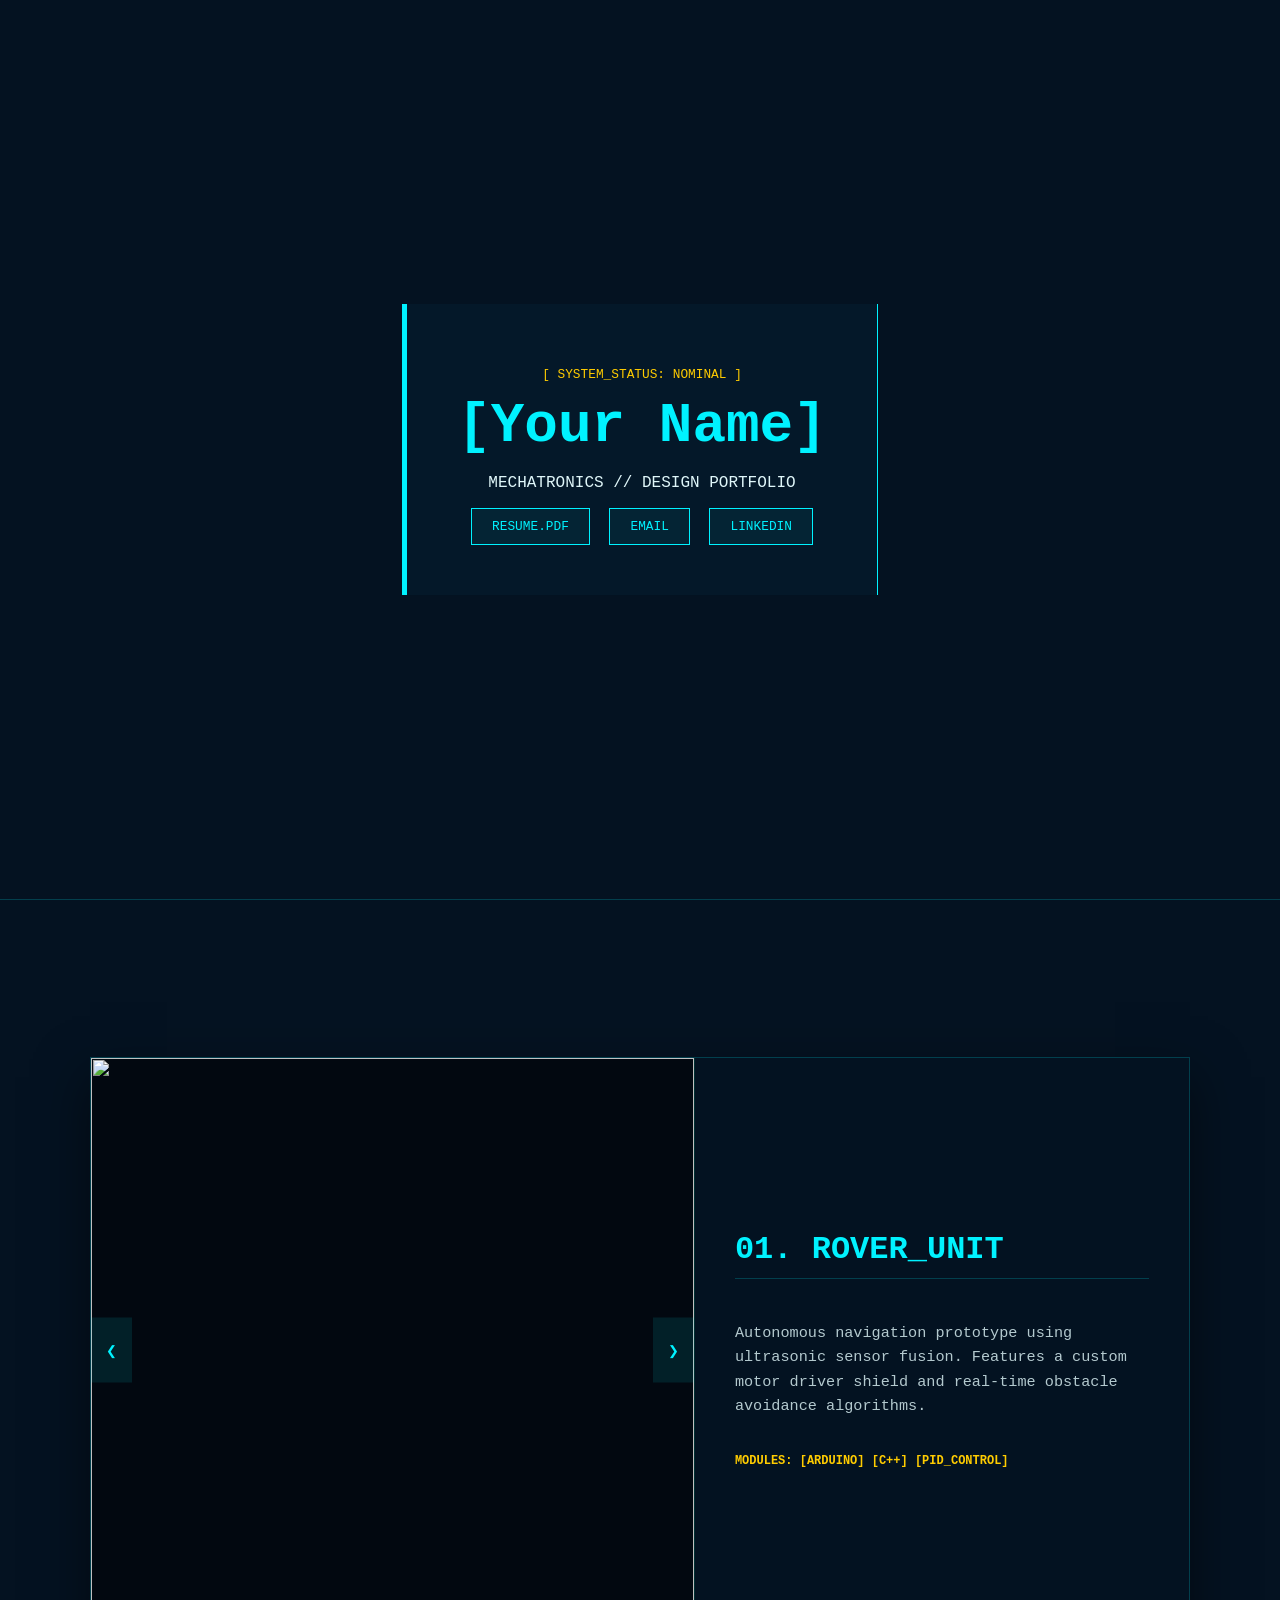
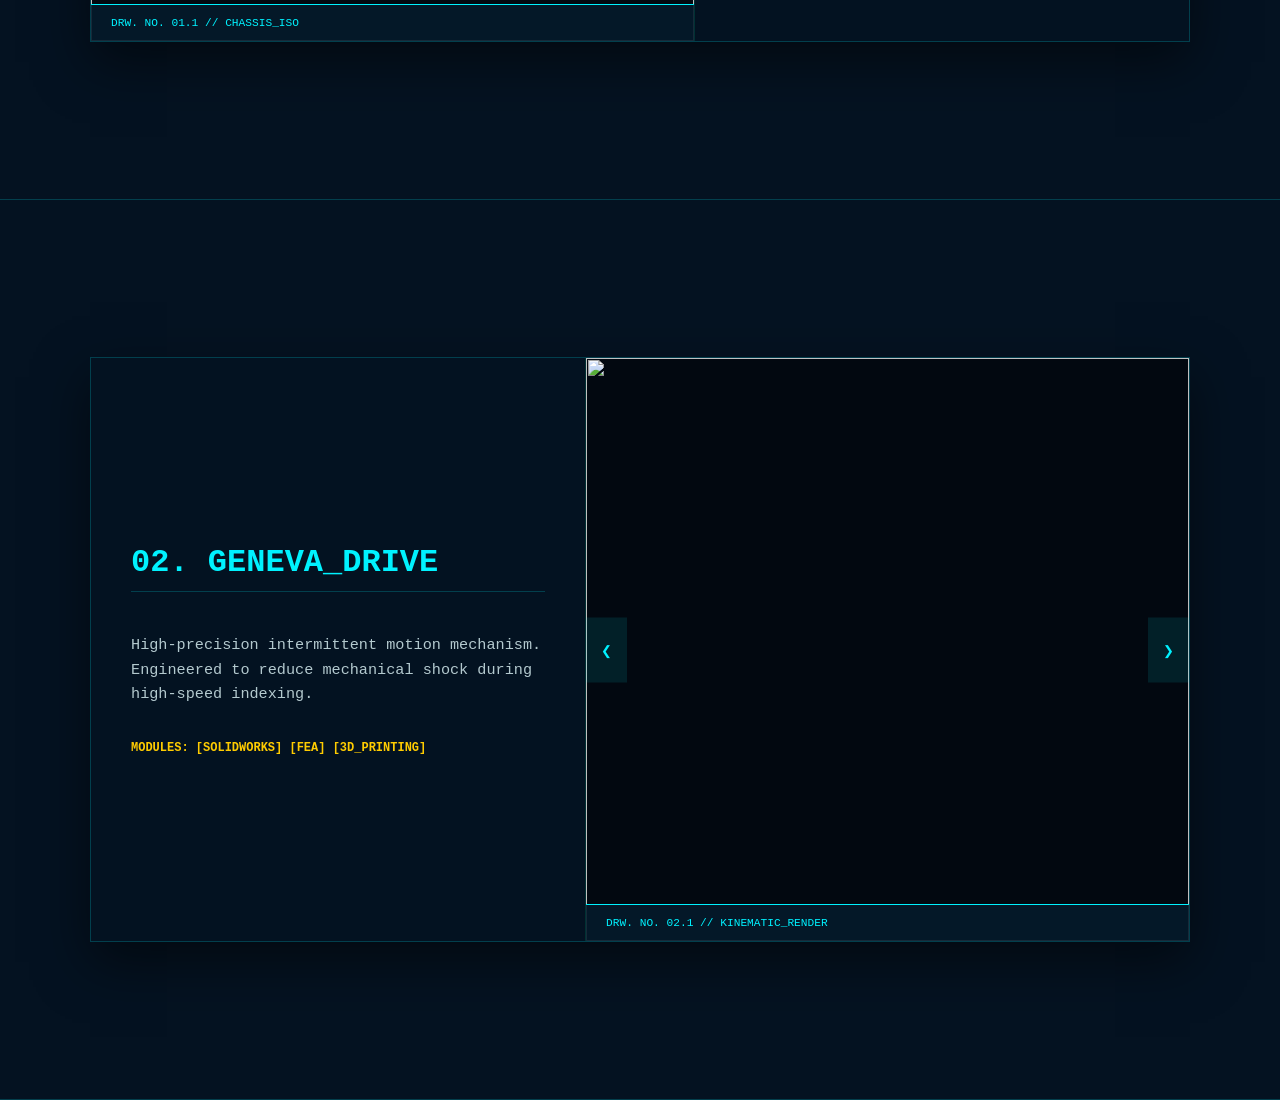
==== index.html @ 4e1851e1 "new site!!!" ====
<!DOCTYPE html>
<html lang="en">
<head>
    <meta charset="UTF-8">
    <meta name="viewport" content="width=device-width, initial-scale=1.0">
    <title>Mechatronics Portfolio | Advanced Blueprint</title>
    
    <style>
        :root {
            --bg-dark: #041221;
            --grid-major: rgba(0, 242, 255, 0.2);
            --grid-minor: rgba(0, 242, 255, 0.05);
            --accent-cyan: #00f2ff;
            --accent-gold: #ffcc00;
            --text-main: #e0f7fa;
            --font-mono: 'Courier New', monospace;
            --transition-speed: 0.5s;
        }

        * { box-sizing: border-box; }

        body, html {
            margin: 0; padding: 0;
            background-color: var(--bg-dark);
            color: var(--text-main);
            font-family: var(--font-mono);
            scroll-snap-type: y mandatory;
            overflow-x: hidden;
        }

        /* --- DYNAMIC BACKGROUND --- */
        .background-engine {
            position: fixed;
            top: 0; left: 0; width: 100%; height: 100%;
            z-index: -1;
            background: radial-gradient(circle at center, #0a2a47 0%, var(--bg-dark) 80%);
        }

        .background-engine::before {
            content: "";
            position: absolute;
            top: 0; left: 0; width: 100%; height: 100%;
            background-image: 
                linear-gradient(var(--grid-major) 1px, transparent 1px),
                linear-gradient(90deg, var(--grid-major) 1px, transparent 1px),
                linear-gradient(var(--grid-minor) 1px, transparent 1px),
                linear-gradient(90deg, var(--grid-minor) 1px, transparent 1px);
            background-size: 100px 100px, 100px 100px, 20px 20px, 20px 20px;
        }

        section {
            height: 100vh;
            width: 100vw;
            display: flex;
            align-items: center;
            justify-content: center;
            scroll-snap-align: start;
            border-bottom: 1px solid var(--grid-major);
        }

        /* --- HERO --- */
        .hero-box {
            background: rgba(5, 26, 43, 0.9);
            padding: 50px;
            border-left: 5px solid var(--accent-cyan);
            border-right: 1px solid var(--accent-cyan);
            text-align: center;
            max-width: 800px;
            backdrop-filter: blur(5px);
        }

        .hero-box h1 { font-size: 3.5rem; margin: 0; color: var(--accent-cyan); }

        .btn {
            text-decoration: none;
            color: var(--accent-cyan);
            border: 1px solid var(--accent-cyan);
            padding: 10px 20px;
            font-size: 0.8rem;
            background: rgba(0, 242, 255, 0.05);
            transition: 0.3s;
            margin: 0 5px;
            display: inline-block;
        }

        .btn:hover { background: var(--accent-cyan); color: var(--bg-dark); box-shadow: 0 0 15px var(--accent-cyan); }

        /* --- ANIMATED CAROUSEL --- */
        .project-grid {
            display: flex;
            width: 90%;
            max-width: 1100px;
            height: 65vh;
            background: rgba(4, 18, 33, 0.95);
            border: 1px solid var(--grid-major);
            box-shadow: 0 20px 50px rgba(0,0,0,0.5);
            overflow: hidden;
        }

        .carousel-view {
            flex: 0 0 55%;
            height: 100%;
            position: relative;
            background: #000;
            border-right: 1px solid var(--grid-major);
            overflow: hidden; /* Hide the slides that are out of bounds */
        }

        .slide-container {
            display: flex;
            width: 100%;
            height: 100%;
            transition: transform var(--transition-speed) cubic-bezier(0.4, 0, 0.2, 1);
        }

        .slide {
            flex: 0 0 100%;
            height: 100%;
            position: relative;
        }

        .slide img {
            width: 100%;
            height: 100%;
            object-fit: contain;
            background-color: #020810;
        }

        .caption {
            position: absolute;
            bottom: 0;
            left: 0;
            width: 100%;
            background: rgba(5, 26, 43, 0.9);
            color: var(--accent-cyan);
            padding: 12px 20px;
            font-size: 0.7rem;
            border-top: 1px solid var(--accent-cyan);
            text-transform: uppercase;
        }

        .nav-arrow {
            position: absolute;
            top: 50%;
            transform: translateY(-50%);
            background: rgba(0, 242, 255, 0.1);
            color: var(--accent-cyan);
            border: none;
            padding: 25px 15px;
            cursor: pointer;
            z-index: 10;
            transition: 0.3s;
        }
        .nav-arrow:hover { background: rgba(0, 242, 255, 0.3); }

        .info-panel {
            flex: 0 0 45%;
            padding: 40px;
            display: flex;
            flex-direction: column;
            justify-content: center;
        }

        .info-panel h2 { font-size: 2rem; color: var(--accent-cyan); margin-top: 0; border-bottom: 1px solid var(--grid-major); padding-bottom: 10px;}
        .info-panel p { line-height: 1.6; font-size: 0.95rem; opacity: 0.8; }
        .tech-stack { margin-top: 20px; font-size: 0.75rem; color: var(--accent-gold); font-weight: bold; }

        section:nth-child(even) .project-grid { flex-direction: row-reverse; }
        section:nth-child(even) .carousel-view { border-right: none; border-left: 1px solid var(--grid-major); }

        @media (max-width: 850px) {
            .project-grid { flex-direction: column !important; height: auto; }
            .carousel-view, .info-panel { flex: 0 0 100%; }
            .carousel-view { height: 350px; }
        }
    </style>
</head>
<body>

    <div class="background-engine"></div>

    <section>
        <div class="hero-box">
            <p style="color: var(--accent-gold); font-size: 0.8rem;">[ SYSTEM_STATUS: NOMINAL ]</p>
            <h1>[Your Name]</h1>
            <p>MECHATRONICS // DESIGN PORTFOLIO</p>
            <div class="contact-bar">
                <a href="images/resume.pdf" class="btn" target="_blank">RESUME.PDF</a>
                <a href="mailto:email@example.com" class="btn">EMAIL</a>
                <a href="https://linkedin.com" class="btn" target="_blank">LINKEDIN</a>
            </div>
        </div>
    </section>

    <section id="p1">
        <div class="project-grid">
            <div class="carousel-view">
                <button class="nav-arrow" style="left:0" onclick="moveSlideAnim('p1', -1)">&#10094;</button>
                <button class="nav-arrow" style="right:0" onclick="moveSlideAnim('p1', 1)">&#10095;</button>
                
                <div class="slide-container" id="container-p1">
                    <div class="slide">
                        <img src="images/robot1.jpg">
                        <div class="caption">DRW. No. 01.1 // CHASSIS_ISO</div>
                    </div>
                    <div class="slide">
                        <img src="images/robot2.jpg">
                        <div class="caption">DRW. No. 01.2 // TOP_VIEW_SCHEMATIC</div>
                    </div>
                    <div class="slide">
                        <img src="images/robot3.jpg">
                        <div class="caption">DRW. No. 01.3 // WIRING_HARNESS</div>
                    </div>
                </div>
            </div>
            <div class="info-panel">
                <h2>01. ROVER_UNIT</h2>
                <p>Autonomous navigation prototype using ultrasonic sensor fusion. Features a custom motor driver shield and real-time obstacle avoidance algorithms.</p>
                <div class="tech-stack">MODULES: [ARDUINO] [C++] [PID_CONTROL]</div>
            </div>
        </div>
    </section>

    <section id="p2">
        <div class="project-grid">
            <div class="carousel-view">
                <button class="nav-arrow" style="left:0" onclick="moveSlideAnim('p2', -1)">&#10094;</button>
                <button class="nav-arrow" style="right:0" onclick="moveSlideAnim('p2', 1)">&#10095;</button>
                
                <div class="slide-container" id="container-p2">
                    <div class="slide">
                        <img src="images/robot1.jpg">
                        <div class="caption">DRW. No. 02.1 // KINEMATIC_RENDER</div>
                    </div>
                    <div class="slide">
                        <img src="images/robot2.jpg">
                        <div class="caption">DRW. No. 02.2 // TOLERANCE_GRAPH</div>
                    </div>
                    <div class="slide">
                        <img src="images/robot3.jpg">
                        <div class="caption">DRW. No. 02.3 // STRESS_ANALYSIS</div>
                    </div>
                </div>
            </div>
            <div class="info-panel">
                <h2>02. GENEVA_DRIVE</h2>
                <p>High-precision intermittent motion mechanism. Engineered to reduce mechanical shock during high-speed indexing.</p>
                <div class="tech-stack">MODULES: [SOLIDWORKS] [FEA] [3D_PRINTING]</div>
            </div>
        </div>
    </section>

    <script>
        // Track indices for each project
        const projectStates = {
            p1: 0,
            p2: 0
        };

        function moveSlideAnim(projectId, dir) {
            const container = document.getElementById(`container-${projectId}`);
            const totalSlides = container.children.length;
            
            // Update the index
            projectStates[projectId] += dir;
            
            // Loop logic
            if (projectStates[projectId] >= totalSlides) projectStates[projectId] = 0;
            if (projectStates[projectId] < 0) projectStates[projectId] = totalSlides - 1;
            
            // Calculate the percentage to shift
            const offset = projectStates[projectId] * -100;
            
            // Apply the CSS Transform
            container.style.transform = `translateX(${offset}%)`;
        }
    </script>
</body>
</html>
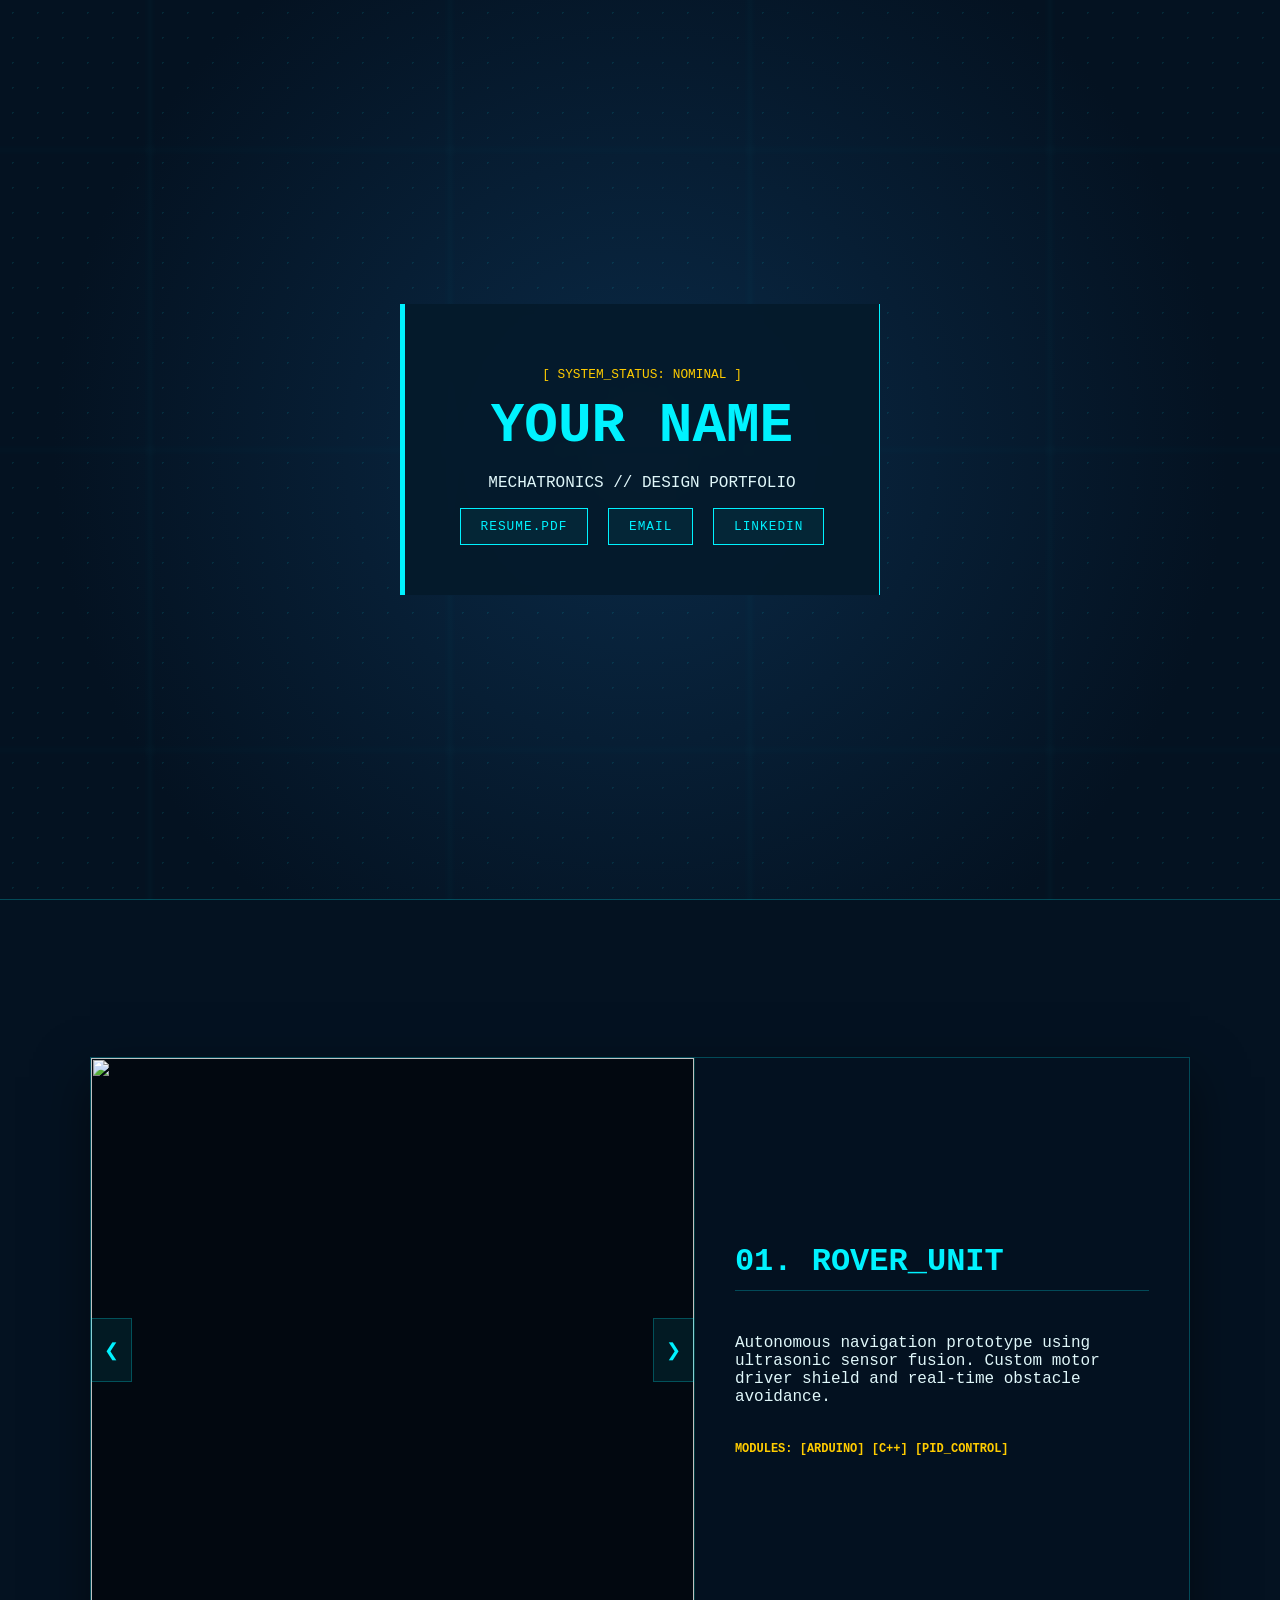
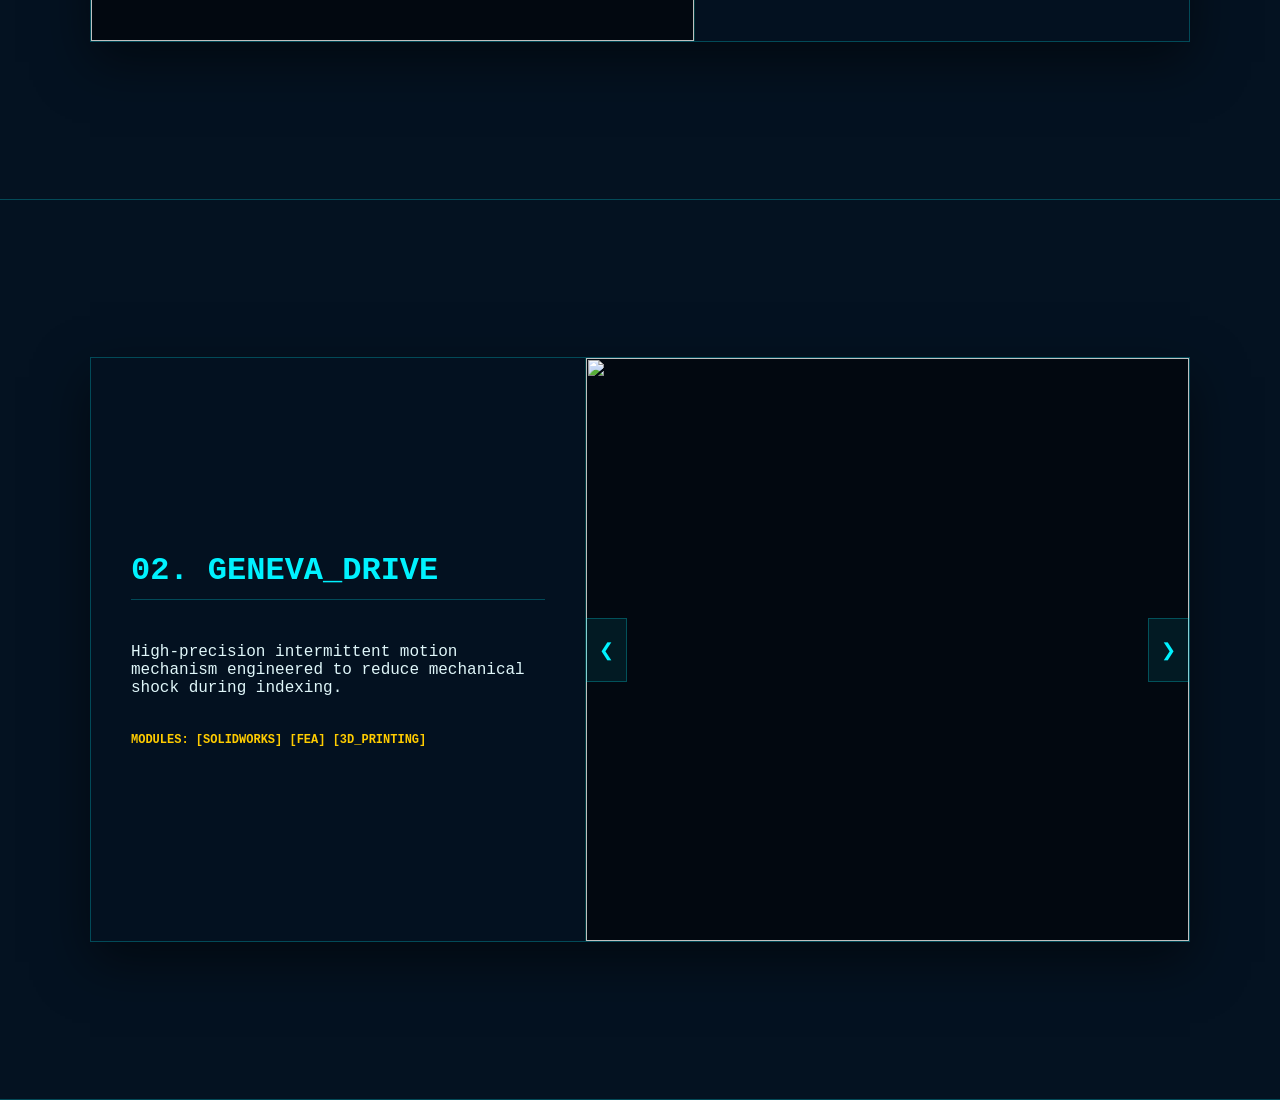
==== commit 8ffe8be1: "new one" ====
--- a/index.html
+++ b/index.html
@@ -1,279 +1,373 @@
 <!DOCTYPE html>
 <html lang="en">
 <head>
-    <meta charset="UTF-8">
-    <meta name="viewport" content="width=device-width, initial-scale=1.0">
-    <title>Mechatronics Portfolio | Advanced Blueprint</title>
-    
-    <style>
-        :root {
-            --bg-dark: #041221;
-            --grid-major: rgba(0, 242, 255, 0.2);
-            --grid-minor: rgba(0, 242, 255, 0.05);
-            --accent-cyan: #00f2ff;
-            --accent-gold: #ffcc00;
-            --text-main: #e0f7fa;
-            --font-mono: 'Courier New', monospace;
-            --transition-speed: 0.5s;
-        }
-
-        * { box-sizing: border-box; }
-
-        body, html {
-            margin: 0; padding: 0;
-            background-color: var(--bg-dark);
-            color: var(--text-main);
-            font-family: var(--font-mono);
-            scroll-snap-type: y mandatory;
-            overflow-x: hidden;
-        }
-
-        /* --- DYNAMIC BACKGROUND --- */
-        .background-engine {
-            position: fixed;
-            top: 0; left: 0; width: 100%; height: 100%;
-            z-index: -1;
-            background: radial-gradient(circle at center, #0a2a47 0%, var(--bg-dark) 80%);
-        }
-
-        .background-engine::before {
-            content: "";
-            position: absolute;
-            top: 0; left: 0; width: 100%; height: 100%;
-            background-image: 
-                linear-gradient(var(--grid-major) 1px, transparent 1px),
-                linear-gradient(90deg, var(--grid-major) 1px, transparent 1px),
-                linear-gradient(var(--grid-minor) 1px, transparent 1px),
-                linear-gradient(90deg, var(--grid-minor) 1px, transparent 1px);
-            background-size: 100px 100px, 100px 100px, 20px 20px, 20px 20px;
-        }
-
-        section {
-            height: 100vh;
-            width: 100vw;
-            display: flex;
-            align-items: center;
-            justify-content: center;
-            scroll-snap-align: start;
-            border-bottom: 1px solid var(--grid-major);
-        }
-
-        /* --- HERO --- */
-        .hero-box {
-            background: rgba(5, 26, 43, 0.9);
-            padding: 50px;
-            border-left: 5px solid var(--accent-cyan);
-            border-right: 1px solid var(--accent-cyan);
-            text-align: center;
-            max-width: 800px;
-            backdrop-filter: blur(5px);
-        }
-
-        .hero-box h1 { font-size: 3.5rem; margin: 0; color: var(--accent-cyan); }
-
-        .btn {
-            text-decoration: none;
-            color: var(--accent-cyan);
-            border: 1px solid var(--accent-cyan);
-            padding: 10px 20px;
-            font-size: 0.8rem;
-            background: rgba(0, 242, 255, 0.05);
-            transition: 0.3s;
-            margin: 0 5px;
-            display: inline-block;
-        }
-
-        .btn:hover { background: var(--accent-cyan); color: var(--bg-dark); box-shadow: 0 0 15px var(--accent-cyan); }
-
-        /* --- ANIMATED CAROUSEL --- */
-        .project-grid {
-            display: flex;
-            width: 90%;
-            max-width: 1100px;
-            height: 65vh;
-            background: rgba(4, 18, 33, 0.95);
-            border: 1px solid var(--grid-major);
-            box-shadow: 0 20px 50px rgba(0,0,0,0.5);
-            overflow: hidden;
-        }
-
-        .carousel-view {
-            flex: 0 0 55%;
-            height: 100%;
-            position: relative;
-            background: #000;
-            border-right: 1px solid var(--grid-major);
-            overflow: hidden; /* Hide the slides that are out of bounds */
-        }
-
-        .slide-container {
-            display: flex;
-            width: 100%;
-            height: 100%;
-            transition: transform var(--transition-speed) cubic-bezier(0.4, 0, 0.2, 1);
-        }
-
-        .slide {
-            flex: 0 0 100%;
-            height: 100%;
-            position: relative;
-        }
-
-        .slide img {
-            width: 100%;
-            height: 100%;
-            object-fit: contain;
-            background-color: #020810;
-        }
-
-        .caption {
-            position: absolute;
-            bottom: 0;
-            left: 0;
-            width: 100%;
-            background: rgba(5, 26, 43, 0.9);
-            color: var(--accent-cyan);
-            padding: 12px 20px;
-            font-size: 0.7rem;
-            border-top: 1px solid var(--accent-cyan);
-            text-transform: uppercase;
-        }
-
-        .nav-arrow {
-            position: absolute;
-            top: 50%;
-            transform: translateY(-50%);
-            background: rgba(0, 242, 255, 0.1);
-            color: var(--accent-cyan);
-            border: none;
-            padding: 25px 15px;
-            cursor: pointer;
-            z-index: 10;
-            transition: 0.3s;
-        }
-        .nav-arrow:hover { background: rgba(0, 242, 255, 0.3); }
-
-        .info-panel {
-            flex: 0 0 45%;
-            padding: 40px;
-            display: flex;
-            flex-direction: column;
-            justify-content: center;
-        }
-
-        .info-panel h2 { font-size: 2rem; color: var(--accent-cyan); margin-top: 0; border-bottom: 1px solid var(--grid-major); padding-bottom: 10px;}
-        .info-panel p { line-height: 1.6; font-size: 0.95rem; opacity: 0.8; }
-        .tech-stack { margin-top: 20px; font-size: 0.75rem; color: var(--accent-gold); font-weight: bold; }
-
-        section:nth-child(even) .project-grid { flex-direction: row-reverse; }
-        section:nth-child(even) .carousel-view { border-right: none; border-left: 1px solid var(--grid-major); }
-
-        @media (max-width: 850px) {
-            .project-grid { flex-direction: column !important; height: auto; }
-            .carousel-view, .info-panel { flex: 0 0 100%; }
-            .carousel-view { height: 350px; }
-        }
-    </style>
+<meta charset="UTF-8">
+<meta name="viewport" content="width=device-width, initial-scale=1.0">
+<title>JAMES SMITH</title>
+
+<style>
+:root {
+    --bg-dark: #041221;
+    --grid-major: rgba(0, 242, 255, 0.25);
+    --accent-cyan: #00f2ff;
+    --accent-gold: #ffcc00;
+    --text-main: #e0f7fa;
+    --font-mono: 'Courier New', monospace;
+    --transition-speed: 0.5s;
+}
+
+* { box-sizing: border-box; }
+
+html {
+    scroll-behavior: smooth;
+}
+
+body {
+    margin: 0;
+    background-color: var(--bg-dark);
+    color: var(--text-main);
+    font-family: var(--font-mono);
+    scroll-snap-type: y mandatory;
+    overflow-x: hidden;
+}
+
+/* ============================= */
+/* SCHEMATIC BACKGROUND */
+/* ============================= */
+
+.background-engine {
+    position: fixed;
+    top: 0;
+    left: 0;
+    width: 100%;
+    height: 100%;
+    z-index: -1;
+    background: radial-gradient(circle at center, #0a2a47 0%, var(--bg-dark) 75%);
+    overflow: hidden;
+}
+
+/* Dot grid */
+.background-engine::before {
+    content: "";
+    position: absolute;
+    width: 100%;
+    height: 100%;
+    background-image: radial-gradient(var(--grid-major) 1px, transparent 1px);
+    background-size: 25px 25px;
+    opacity: 0.4;
+}
+
+/* Moving trace lines */
+.background-engine::after {
+    content: "";
+    position: absolute;
+    width: 200%;
+    height: 200%;
+    background-image:
+        linear-gradient(90deg, transparent 48%, rgba(0,242,255,0.08) 50%, transparent 52%),
+        linear-gradient(0deg, transparent 48%, rgba(0,242,255,0.05) 50%, transparent 52%);
+    background-size: 300px 300px;
+    animation: traceMove 60s linear infinite;
+    opacity: 0.25;
+}
+
+@keyframes traceMove {
+    from { transform: translate(0,0); }
+    to { transform: translate(-300px,-300px); }
+}
+
+/* ============================= */
+/* SECTIONS */
+/* ============================= */
+
+section {
+    height: 100vh;
+    width: 100vw;
+    display: flex;
+    align-items: center;
+    justify-content: center;
+    scroll-snap-align: start;
+    border-bottom: 1px solid var(--grid-major);
+}
+
+/* ============================= */
+/* HERO */
+/* ============================= */
+
+.hero-box {
+    background: rgba(5, 26, 43, 0.9);
+    padding: 50px;
+    border-left: 5px solid var(--accent-cyan);
+    border-right: 1px solid var(--accent-cyan);
+    text-align: center;
+    max-width: 800px;
+    backdrop-filter: blur(5px);
+    transition: 0.4s ease;
+}
+
+.hero-box:hover {
+    box-shadow: 0 0 40px rgba(0,242,255,0.2);
+}
+
+.hero-box h1 {
+    font-size: 3.5rem;
+    margin: 0;
+    color: var(--accent-cyan);
+}
+
+/* Buttons */
+.btn {
+    text-decoration: none;
+    color: var(--accent-cyan);
+    border: 1px solid var(--accent-cyan);
+    padding: 10px 20px;
+    font-size: 0.8rem;
+    background: rgba(0, 242, 255, 0.05);
+    transition: all 0.3s ease;
+    margin: 0 5px;
+    display: inline-block;
+    letter-spacing: 1px;
+}
+
+.btn:hover {
+    background: var(--accent-cyan);
+    color: var(--bg-dark);
+    box-shadow: 0 0 20px var(--accent-cyan);
+    transform: translateY(-2px);
+}
+
+/* ============================= */
+/* PROJECT CARD */
+/* ============================= */
+
+.project-grid {
+    display: flex;
+    width: 90%;
+    max-width: 1100px;
+    height: 65vh;
+    background: rgba(4, 18, 33, 0.95);
+    border: 1px solid var(--grid-major);
+    box-shadow: 0 20px 50px rgba(0,0,0,0.5);
+    overflow: hidden;
+    transition: all 0.4s ease;
+    position: relative;
+}
+
+.project-grid:hover {
+    transform: translateY(-8px) scale(1.01);
+    box-shadow: 
+        0 30px 60px rgba(0,0,0,0.6),
+        0 0 25px rgba(0,242,255,0.25);
+    border-color: var(--accent-cyan);
+}
+
+.project-grid::after {
+    content: "";
+    position: absolute;
+    top: 0;
+    left: 0;
+    height: 3px;
+    width: 0%;
+    background: var(--accent-cyan);
+    transition: width 0.4s ease;
+}
+
+.project-grid:hover::after {
+    width: 100%;
+}
+
+.carousel-view {
+    flex: 0 0 55%;
+    height: 100%;
+    position: relative;
+    background: #000;
+    border-right: 1px solid var(--grid-major);
+    overflow: hidden;
+}
+
+.slide-container {
+    display: flex;
+    width: 100%;
+    height: 100%;
+    transition: transform var(--transition-speed) cubic-bezier(0.4, 0, 0.2, 1);
+}
+
+.slide {
+    flex: 0 0 100%;
+    height: 100%;
+}
+
+.slide img {
+    width: 100%;
+    height: 100%;
+    object-fit: contain;
+    background-color: #020810;
+}
+
+.caption {
+    position: absolute;
+    bottom: 0;
+    width: 100%;
+    background: rgba(5, 26, 43, 0.9);
+    color: var(--accent-cyan);
+    padding: 12px 20px;
+    font-size: 0.7rem;
+    border-top: 1px solid var(--accent-cyan);
+    text-transform: uppercase;
+}
+
+/* Arrows */
+.nav-arrow {
+    position: absolute;
+    top: 50%;
+    transform: translateY(-50%);
+    background: rgba(0, 242, 255, 0.08);
+    color: var(--accent-cyan);
+    border: 1px solid var(--grid-major);
+    padding: 20px 12px;
+    cursor: pointer;
+    z-index: 10;
+    transition: all 0.3s ease;
+    font-size: 18px;
+}
+
+.nav-arrow:hover {
+    background: var(--accent-cyan);
+    color: var(--bg-dark);
+    box-shadow: 0 0 15px var(--accent-cyan);
+}
+
+/* Info panel */
+.info-panel {
+    flex: 0 0 45%;
+    padding: 40px;
+    display: flex;
+    flex-direction: column;
+    justify-content: center;
+}
+
+.info-panel h2 {
+    font-size: 2rem;
+    color: var(--accent-cyan);
+    margin-top: 0;
+    border-bottom: 1px solid var(--grid-major);
+    padding-bottom: 10px;
+    transition: 0.4s ease;
+}
+
+.project-grid:hover .info-panel h2 {
+    color: var(--accent-gold);
+}
+
+.tech-stack {
+    margin-top: 20px;
+    font-size: 0.75rem;
+    color: var(--accent-gold);
+    font-weight: bold;
+    transition: 0.4s ease;
+}
+
+.project-grid:hover .tech-stack {
+    letter-spacing: 1px;
+}
+
+section:nth-child(even) .project-grid {
+    flex-direction: row-reverse;
+}
+
+section:nth-child(even) .carousel-view {
+    border-right: none;
+    border-left: 1px solid var(--grid-major);
+}
+
+/* Mobile */
+@media (max-width: 850px) {
+    .project-grid { flex-direction: column !important; height: auto; }
+    .carousel-view, .info-panel { flex: 0 0 100%; }
+    .carousel-view { height: 350px; }
+}
+
+</style>
 </head>
+
 <body>
 
-    <div class="background-engine"></div>
-
-    <section>
-        <div class="hero-box">
-            <p style="color: var(--accent-gold); font-size: 0.8rem;">[ SYSTEM_STATUS: NOMINAL ]</p>
-            <h1>[Your Name]</h1>
-            <p>MECHATRONICS // DESIGN PORTFOLIO</p>
-            <div class="contact-bar">
-                <a href="images/resume.pdf" class="btn" target="_blank">RESUME.PDF</a>
-                <a href="mailto:email@example.com" class="btn">EMAIL</a>
-                <a href="https://linkedin.com" class="btn" target="_blank">LINKEDIN</a>
-            </div>
+<div class="background-engine"></div>
+
+<!-- HERO -->
+<section>
+    <div class="hero-box">
+        <p style="color: var(--accent-gold); font-size: 0.8rem;">[ SYSTEM_STATUS: NOMINAL ]</p>
+        <h1>YOUR NAME</h1>
+        <p>MECHATRONICS // DESIGN PORTFOLIO</p>
+        <div>
+            <a href="images/resume.pdf" class="btn" target="_blank">RESUME.PDF</a>
+            <a href="mailto:email@example.com" class="btn">EMAIL</a>
+            <a href="https://linkedin.com" class="btn" target="_blank">LINKEDIN</a>
         </div>
-    </section>
-
-    <section id="p1">
-        <div class="project-grid">
-            <div class="carousel-view">
-                <button class="nav-arrow" style="left:0" onclick="moveSlideAnim('p1', -1)">&#10094;</button>
-                <button class="nav-arrow" style="right:0" onclick="moveSlideAnim('p1', 1)">&#10095;</button>
-                
-                <div class="slide-container" id="container-p1">
-                    <div class="slide">
-                        <img src="images/robot1.jpg">
-                        <div class="caption">DRW. No. 01.1 // CHASSIS_ISO</div>
-                    </div>
-                    <div class="slide">
-                        <img src="images/robot2.jpg">
-                        <div class="caption">DRW. No. 01.2 // TOP_VIEW_SCHEMATIC</div>
-                    </div>
-                    <div class="slide">
-                        <img src="images/robot3.jpg">
-                        <div class="caption">DRW. No. 01.3 // WIRING_HARNESS</div>
-                    </div>
-                </div>
-            </div>
-            <div class="info-panel">
-                <h2>01. ROVER_UNIT</h2>
-                <p>Autonomous navigation prototype using ultrasonic sensor fusion. Features a custom motor driver shield and real-time obstacle avoidance algorithms.</p>
-                <div class="tech-stack">MODULES: [ARDUINO] [C++] [PID_CONTROL]</div>
-            </div>
-        </div>
-    </section>
-
-    <section id="p2">
-        <div class="project-grid">
-            <div class="carousel-view">
-                <button class="nav-arrow" style="left:0" onclick="moveSlideAnim('p2', -1)">&#10094;</button>
-                <button class="nav-arrow" style="right:0" onclick="moveSlideAnim('p2', 1)">&#10095;</button>
-                
-                <div class="slide-container" id="container-p2">
-                    <div class="slide">
-                        <img src="images/robot1.jpg">
-                        <div class="caption">DRW. No. 02.1 // KINEMATIC_RENDER</div>
-                    </div>
-                    <div class="slide">
-                        <img src="images/robot2.jpg">
-                        <div class="caption">DRW. No. 02.2 // TOLERANCE_GRAPH</div>
-                    </div>
-                    <div class="slide">
-                        <img src="images/robot3.jpg">
-                        <div class="caption">DRW. No. 02.3 // STRESS_ANALYSIS</div>
-                    </div>
-                </div>
-            </div>
-            <div class="info-panel">
-                <h2>02. GENEVA_DRIVE</h2>
-                <p>High-precision intermittent motion mechanism. Engineered to reduce mechanical shock during high-speed indexing.</p>
-                <div class="tech-stack">MODULES: [SOLIDWORKS] [FEA] [3D_PRINTING]</div>
-            </div>
-        </div>
-    </section>
-
-    <script>
-        // Track indices for each project
-        const projectStates = {
-            p1: 0,
-            p2: 0
-        };
-
-        function moveSlideAnim(projectId, dir) {
-            const container = document.getElementById(`container-${projectId}`);
-            const totalSlides = container.children.length;
-            
-            // Update the index
-            projectStates[projectId] += dir;
-            
-            // Loop logic
-            if (projectStates[projectId] >= totalSlides) projectStates[projectId] = 0;
-            if (projectStates[projectId] < 0) projectStates[projectId] = totalSlides - 1;
-            
-            // Calculate the percentage to shift
-            const offset = projectStates[projectId] * -100;
-            
-            // Apply the CSS Transform
-            container.style.transform = `translateX(${offset}%)`;
-        }
-    </script>
+    </div>
+</section>
+
+<!-- PROJECT 1 -->
+<section id="p1">
+<div class="project-grid">
+<div class="carousel-view">
+<button class="nav-arrow" style="left:0" onclick="moveSlide('p1', -1)">&#10094;</button>
+<button class="nav-arrow" style="right:0" onclick="moveSlide('p1', 1)">&#10095;</button>
+
+<div class="slide-container" id="container-p1">
+<div class="slide"><img src="images/robot1.jpg"></div>
+<div class="slide"><img src="images/robot2.jpg"></div>
+<div class="slide"><img src="images/robot3.jpg"></div>
+</div>
+</div>
+
+<div class="info-panel">
+<h2>01. ROVER_UNIT</h2>
+<p>Autonomous navigation prototype using ultrasonic sensor fusion. Custom motor driver shield and real-time obstacle avoidance.</p>
+<div class="tech-stack">MODULES: [ARDUINO] [C++] [PID_CONTROL]</div>
+</div>
+</div>
+</section>
+
+<!-- PROJECT 2 -->
+<section id="p2">
+<div class="project-grid">
+<div class="carousel-view">
+<button class="nav-arrow" style="left:0" onclick="moveSlide('p2', -1)">&#10094;</button>
+<button class="nav-arrow" style="right:0" onclick="moveSlide('p2', 1)">&#10095;</button>
+
+<div class="slide-container" id="container-p2">
+<div class="slide"><img src="images/robot1.jpg"></div>
+<div class="slide"><img src="images/robot2.jpg"></div>
+<div class="slide"><img src="images/robot3.jpg"></div>
+</div>
+</div>
+
+<div class="info-panel">
+<h2>02. GENEVA_DRIVE</h2>
+<p>High-precision intermittent motion mechanism engineered to reduce mechanical shock during indexing.</p>
+<div class="tech-stack">MODULES: [SOLIDWORKS] [FEA] [3D_PRINTING]</div>
+</div>
+</div>
+</section>
+
+<script>
+const projectStates = { p1: 0, p2: 0 };
+
+function moveSlide(projectId, dir) {
+    const container = document.getElementById(`container-${projectId}`);
+    const totalSlides = container.children.length;
+
+    projectStates[projectId] += dir;
+
+    if (projectStates[projectId] >= totalSlides) projectStates[projectId] = 0;
+    if (projectStates[projectId] < 0) projectStates[projectId] = totalSlides - 1;
+
+    const offset = projectStates[projectId] * -100;
+    container.style.transform = `translateX(${offset}%)`;
+}
+</script>
+
 </body>
 </html>
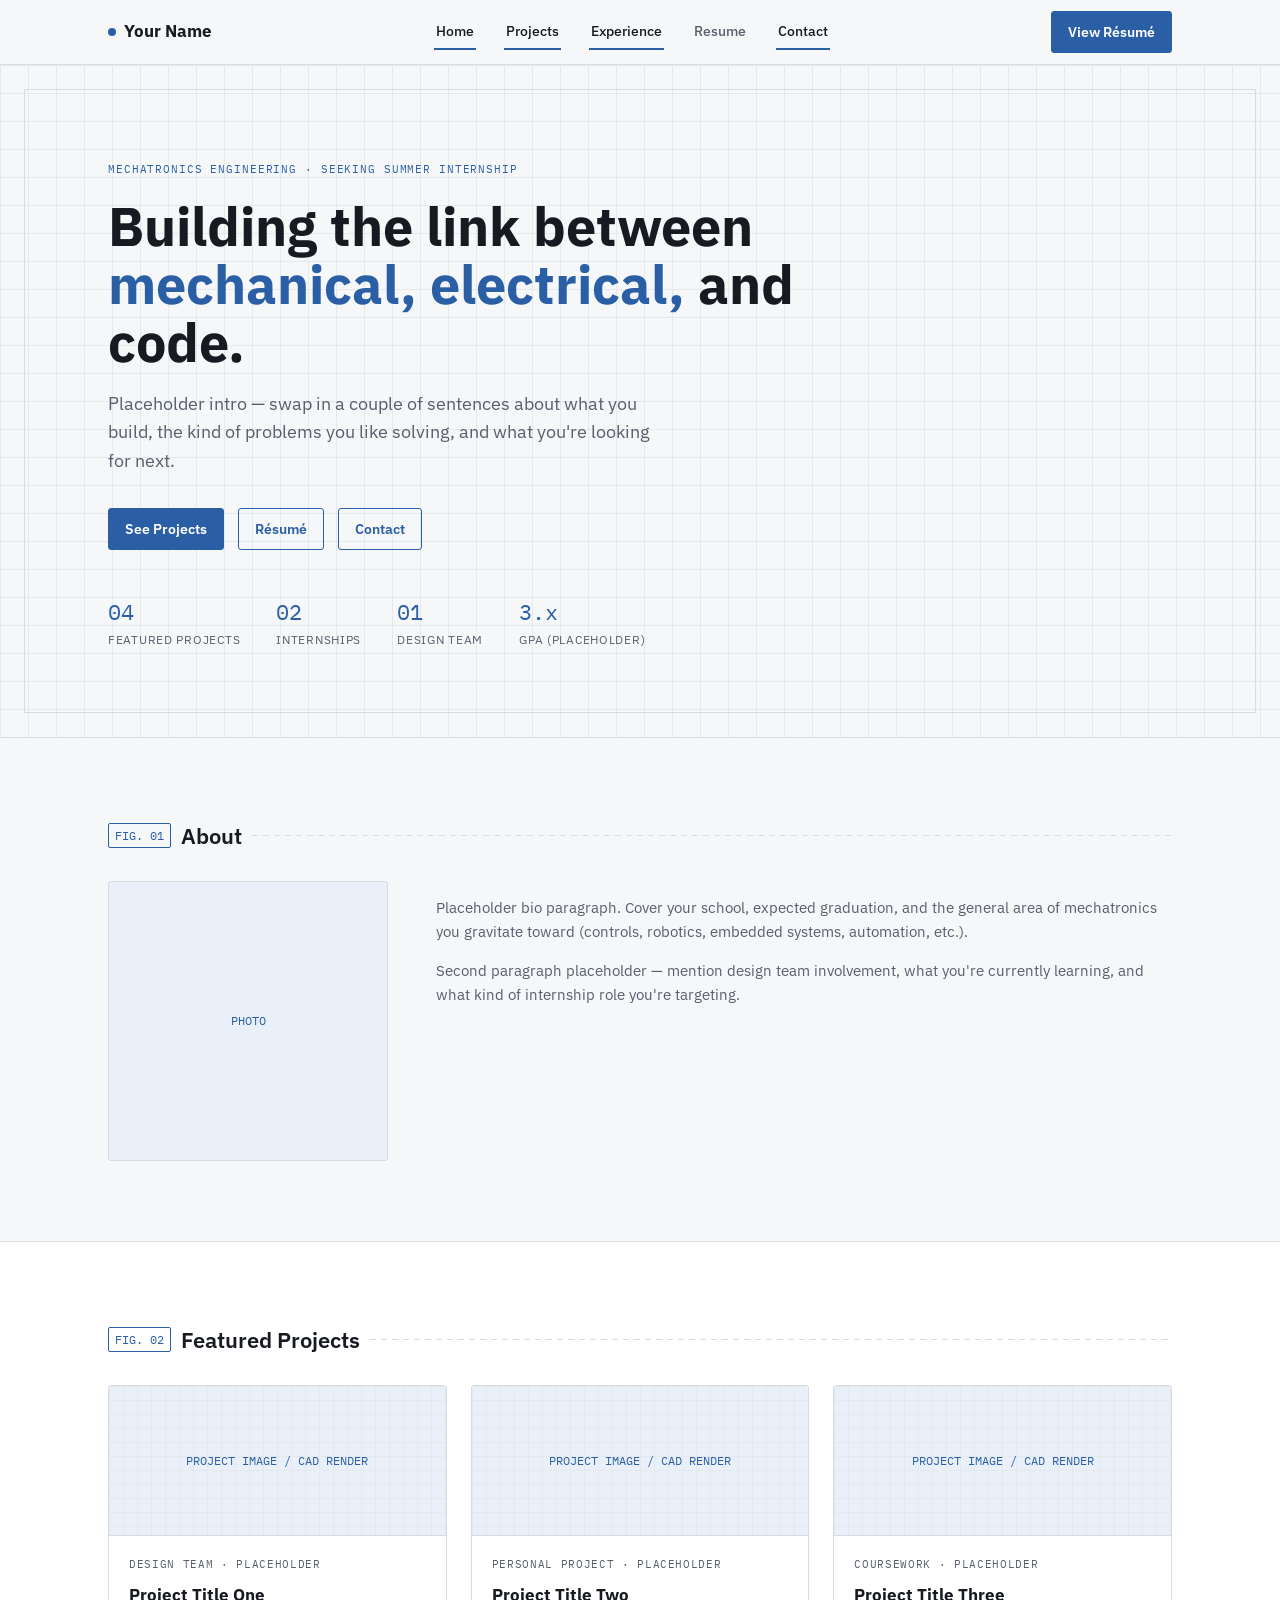
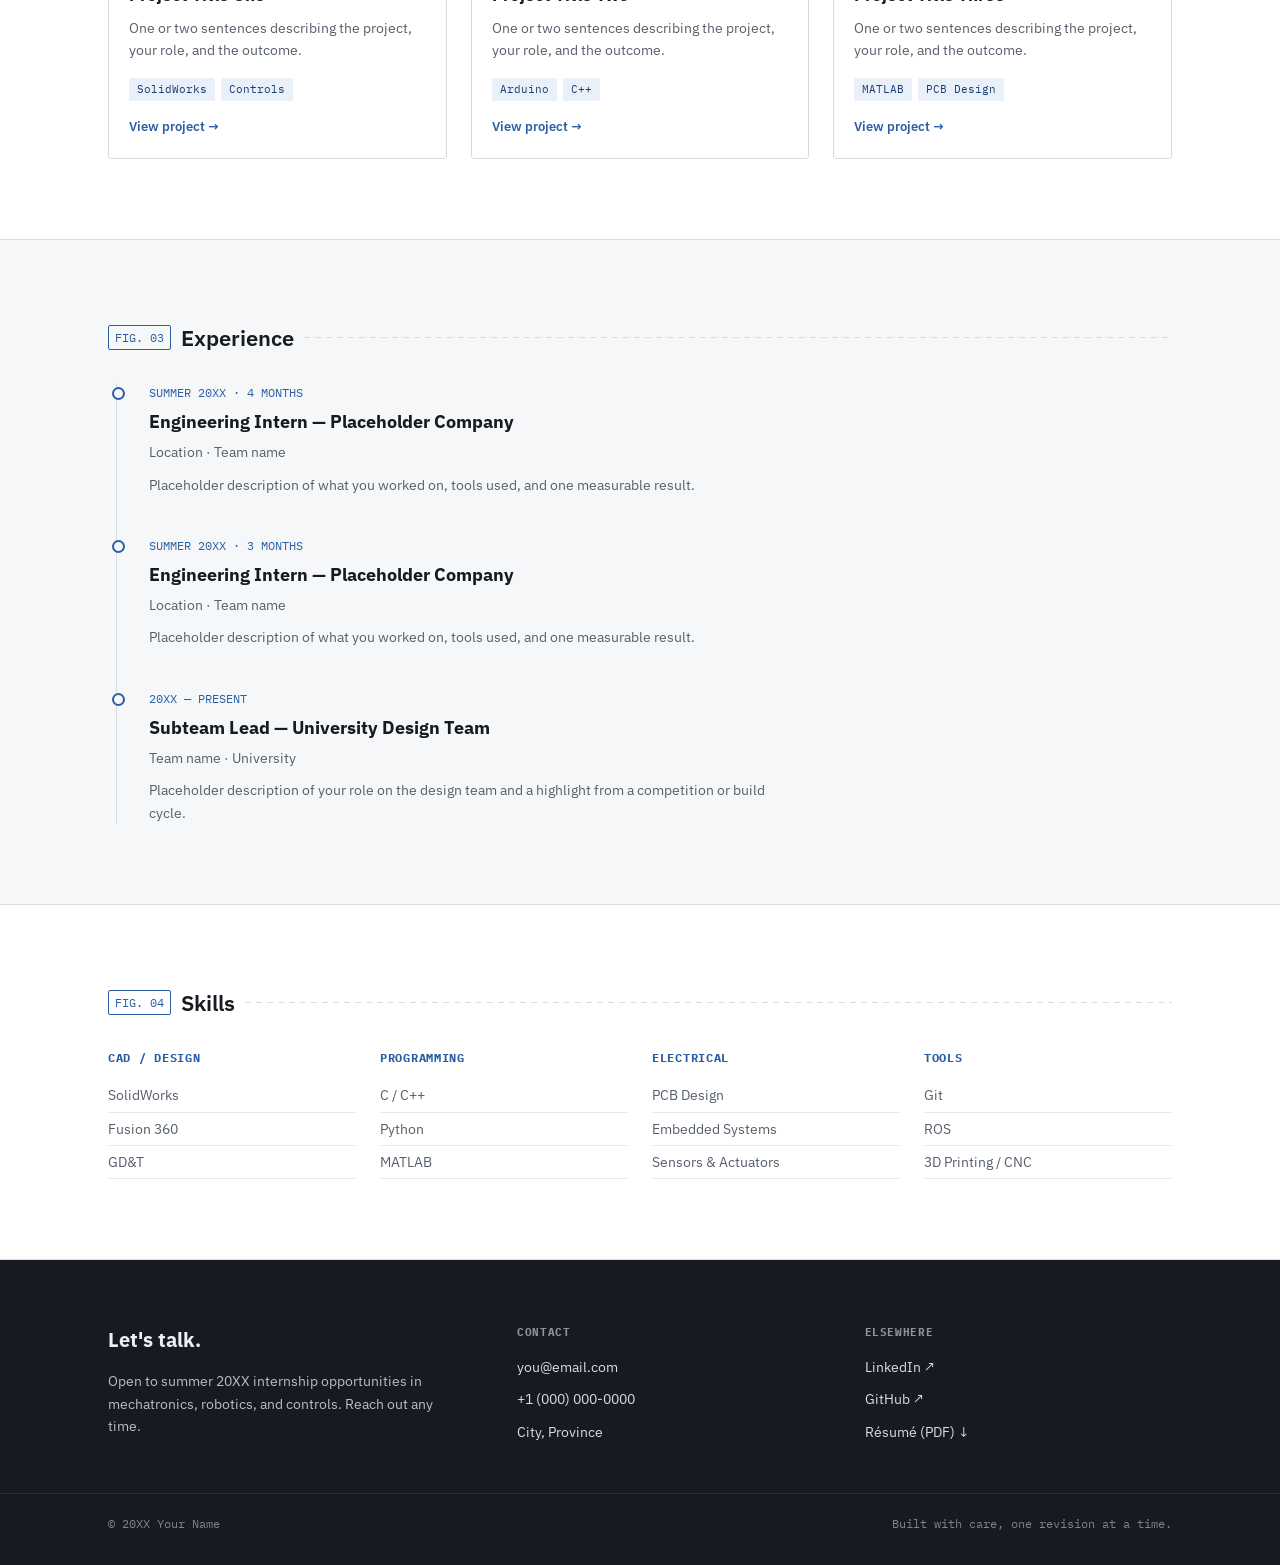
==== commit 1c655abd: "Update Design" ====
--- a/index.html
+++ b/index.html
@@ -1,373 +1,569 @@
 <!DOCTYPE html>
 <html lang="en">
 <head>
-<meta charset="UTF-8">
-<meta name="viewport" content="width=device-width, initial-scale=1.0">
-<title>JAMES SMITH</title>
-
+<meta charset="UTF-8" />
+<meta name="viewport" content="width=device-width, initial-scale=1.0" />
+<title>Your Name — Mechatronics Engineer</title>
+<link rel="preconnect" href="https://fonts.googleapis.com">
+<link rel="preconnect" href="https://fonts.gstatic.com" crossorigin>
+<link href="https://fonts.googleapis.com/css2?family=IBM+Plex+Sans:wght@400;500;600;700&family=IBM+Plex+Mono:wght@400;500&display=swap" rel="stylesheet">
 <style>
-:root {
-    --bg-dark: #041221;
-    --grid-major: rgba(0, 242, 255, 0.25);
-    --accent-cyan: #00f2ff;
-    --accent-gold: #ffcc00;
-    --text-main: #e0f7fa;
-    --font-mono: 'Courier New', monospace;
-    --transition-speed: 0.5s;
-}
-
-* { box-sizing: border-box; }
-
-html {
-    scroll-behavior: smooth;
-}
-
-body {
-    margin: 0;
-    background-color: var(--bg-dark);
-    color: var(--text-main);
-    font-family: var(--font-mono);
-    scroll-snap-type: y mandatory;
-    overflow-x: hidden;
-}
-
-/* ============================= */
-/* SCHEMATIC BACKGROUND */
-/* ============================= */
-
-.background-engine {
-    position: fixed;
-    top: 0;
-    left: 0;
-    width: 100%;
-    height: 100%;
-    z-index: -1;
-    background: radial-gradient(circle at center, #0a2a47 0%, var(--bg-dark) 75%);
-    overflow: hidden;
-}
-
-/* Dot grid */
-.background-engine::before {
-    content: "";
-    position: absolute;
-    width: 100%;
-    height: 100%;
-    background-image: radial-gradient(var(--grid-major) 1px, transparent 1px);
-    background-size: 25px 25px;
-    opacity: 0.4;
-}
-
-/* Moving trace lines */
-.background-engine::after {
-    content: "";
-    position: absolute;
-    width: 200%;
-    height: 200%;
+  /* ============================================================
+     COLOR & TYPE TOKENS — edit these to restyle the whole site
+     ============================================================ */
+  :root{
+    --paper:      #F6F7F9;   /* page background */
+    --panel:      #FFFFFF;   /* card / panel background */
+    --ink:        #171B21;   /* primary text */
+    --ink-soft:   #565F6B;   /* secondary text */
+    --line:       #D8DCE1;   /* hairlines, borders, grid */
+    --line-soft:  #E6E9EC;   /* faint grid lines */
+    --accent:     #2A5FA5;   /* blueprint blue */
+    --accent-deep:#183E73;   /* blueprint blue, hover/dark */
+    --accent-tint:#E9F0F9;   /* pale blue for tags/badges */
+    --ok:         #2E7D5B;   /* used sparingly, e.g. "available" dot */
+
+    --font-display: 'IBM Plex Sans', sans-serif;
+    --font-body:    'IBM Plex Sans', sans-serif;
+    --font-mono:    'IBM Plex Mono', monospace;
+
+    --radius: 3px;
+    --max-w: 1120px;
+  }
+
+  *{ box-sizing:border-box; }
+  html{ scroll-behavior:smooth; }
+  body{
+    margin:0;
+    background:var(--paper);
+    color:var(--ink);
+    font-family:var(--font-body);
+    font-size:16px;
+    line-height:1.6;
+    -webkit-font-smoothing:antialiased;
+  }
+  img{ max-width:100%; display:block; }
+  a{ color:inherit; text-decoration:none; }
+  ::selection{ background:var(--accent-tint); }
+  :focus-visible{ outline:2px solid var(--accent); outline-offset:2px; }
+
+  .wrap{ max-width:var(--max-w); margin:0 auto; padding:0 28px; }
+
+  /* ---------- utility: annotation label (the signature device) ---------- */
+  .tag{
+    font-family:var(--font-mono);
+    font-size:11px;
+    letter-spacing:.08em;
+    text-transform:uppercase;
+    color:var(--accent);
+  }
+  .section-marker{
+    display:flex;
+    align-items:center;
+    gap:10px;
+    margin-bottom:28px;
+  }
+  .section-marker .num{
+    font-family:var(--font-mono);
+    font-size:12px;
+    color:var(--accent);
+    border:1px solid var(--accent);
+    border-radius:2px;
+    padding:2px 6px;
+    white-space:nowrap;
+  }
+  .section-marker .rule{
+    flex:1;
+    height:1px;
+    background:repeating-linear-gradient(to right, var(--line) 0, var(--line) 6px, transparent 6px, transparent 11px);
+  }
+  .section-marker h2{
+    margin:0;
+    font-family:var(--font-display);
+    font-weight:600;
+    font-size:22px;
+    white-space:nowrap;
+  }
+
+  /* ---------- nav ---------- */
+  header.site-nav{
+    position:sticky; top:0; z-index:50;
+    background:rgba(246,247,249,.92);
+    backdrop-filter:blur(6px);
+    border-bottom:1px solid var(--line);
+  }
+  .nav-inner{
+    max-width:var(--max-w); margin:0 auto; padding:0 28px;
+    display:flex; align-items:center; justify-content:space-between;
+    height:64px;
+  }
+  .brand{
+    font-family:var(--font-display); font-weight:700; font-size:17px;
+    display:flex; align-items:center; gap:8px;
+  }
+  .brand .dot{ width:8px; height:8px; border-radius:50%; background:var(--accent); display:inline-block; }
+  nav.links{ display:flex; align-items:center; gap:28px; }
+  nav.links a{
+    font-size:14px; color:var(--ink-soft); font-weight:500;
+    padding:6px 2px; border-bottom:2px solid transparent;
+    transition:color .15s, border-color .15s;
+  }
+  nav.links a:hover, nav.links a.active{ color:var(--ink); border-color:var(--accent); }
+  .btn{
+    display:inline-flex; align-items:center; gap:8px;
+    font-family:var(--font-body); font-weight:600; font-size:14px;
+    padding:9px 16px; border-radius:var(--radius);
+    border:1px solid var(--accent); color:var(--accent);
+    background:transparent; cursor:pointer;
+    transition:background .15s, color .15s;
+  }
+  .btn:hover{ background:var(--accent); color:#fff; }
+  .btn.solid{ background:var(--accent); color:#fff; }
+  .btn.solid:hover{ background:var(--accent-deep); border-color:var(--accent-deep); }
+
+  /* ---------- hero ---------- */
+  .hero{
+    position:relative;
+    padding:96px 0 88px;
     background-image:
-        linear-gradient(90deg, transparent 48%, rgba(0,242,255,0.08) 50%, transparent 52%),
-        linear-gradient(0deg, transparent 48%, rgba(0,242,255,0.05) 50%, transparent 52%);
-    background-size: 300px 300px;
-    animation: traceMove 60s linear infinite;
-    opacity: 0.25;
-}
-
-@keyframes traceMove {
-    from { transform: translate(0,0); }
-    to { transform: translate(-300px,-300px); }
-}
-
-/* ============================= */
-/* SECTIONS */
-/* ============================= */
-
-section {
-    height: 100vh;
-    width: 100vw;
-    display: flex;
-    align-items: center;
-    justify-content: center;
-    scroll-snap-align: start;
-    border-bottom: 1px solid var(--grid-major);
-}
-
-/* ============================= */
-/* HERO */
-/* ============================= */
-
-.hero-box {
-    background: rgba(5, 26, 43, 0.9);
-    padding: 50px;
-    border-left: 5px solid var(--accent-cyan);
-    border-right: 1px solid var(--accent-cyan);
-    text-align: center;
-    max-width: 800px;
-    backdrop-filter: blur(5px);
-    transition: 0.4s ease;
-}
-
-.hero-box:hover {
-    box-shadow: 0 0 40px rgba(0,242,255,0.2);
-}
-
-.hero-box h1 {
-    font-size: 3.5rem;
-    margin: 0;
-    color: var(--accent-cyan);
-}
-
-/* Buttons */
-.btn {
-    text-decoration: none;
-    color: var(--accent-cyan);
-    border: 1px solid var(--accent-cyan);
-    padding: 10px 20px;
-    font-size: 0.8rem;
-    background: rgba(0, 242, 255, 0.05);
-    transition: all 0.3s ease;
-    margin: 0 5px;
-    display: inline-block;
-    letter-spacing: 1px;
-}
-
-.btn:hover {
-    background: var(--accent-cyan);
-    color: var(--bg-dark);
-    box-shadow: 0 0 20px var(--accent-cyan);
-    transform: translateY(-2px);
-}
-
-/* ============================= */
-/* PROJECT CARD */
-/* ============================= */
-
-.project-grid {
-    display: flex;
-    width: 90%;
-    max-width: 1100px;
-    height: 65vh;
-    background: rgba(4, 18, 33, 0.95);
-    border: 1px solid var(--grid-major);
-    box-shadow: 0 20px 50px rgba(0,0,0,0.5);
-    overflow: hidden;
-    transition: all 0.4s ease;
-    position: relative;
-}
-
-.project-grid:hover {
-    transform: translateY(-8px) scale(1.01);
-    box-shadow: 
-        0 30px 60px rgba(0,0,0,0.6),
-        0 0 25px rgba(0,242,255,0.25);
-    border-color: var(--accent-cyan);
-}
-
-.project-grid::after {
-    content: "";
-    position: absolute;
-    top: 0;
-    left: 0;
-    height: 3px;
-    width: 0%;
-    background: var(--accent-cyan);
-    transition: width 0.4s ease;
-}
-
-.project-grid:hover::after {
-    width: 100%;
-}
-
-.carousel-view {
-    flex: 0 0 55%;
-    height: 100%;
-    position: relative;
-    background: #000;
-    border-right: 1px solid var(--grid-major);
-    overflow: hidden;
-}
-
-.slide-container {
-    display: flex;
-    width: 100%;
-    height: 100%;
-    transition: transform var(--transition-speed) cubic-bezier(0.4, 0, 0.2, 1);
-}
-
-.slide {
-    flex: 0 0 100%;
-    height: 100%;
-}
-
-.slide img {
-    width: 100%;
-    height: 100%;
-    object-fit: contain;
-    background-color: #020810;
-}
-
-.caption {
-    position: absolute;
-    bottom: 0;
-    width: 100%;
-    background: rgba(5, 26, 43, 0.9);
-    color: var(--accent-cyan);
-    padding: 12px 20px;
-    font-size: 0.7rem;
-    border-top: 1px solid var(--accent-cyan);
-    text-transform: uppercase;
-}
-
-/* Arrows */
-.nav-arrow {
-    position: absolute;
-    top: 50%;
-    transform: translateY(-50%);
-    background: rgba(0, 242, 255, 0.08);
-    color: var(--accent-cyan);
-    border: 1px solid var(--grid-major);
-    padding: 20px 12px;
-    cursor: pointer;
-    z-index: 10;
-    transition: all 0.3s ease;
-    font-size: 18px;
-}
-
-.nav-arrow:hover {
-    background: var(--accent-cyan);
-    color: var(--bg-dark);
-    box-shadow: 0 0 15px var(--accent-cyan);
-}
-
-/* Info panel */
-.info-panel {
-    flex: 0 0 45%;
-    padding: 40px;
-    display: flex;
-    flex-direction: column;
-    justify-content: center;
-}
-
-.info-panel h2 {
-    font-size: 2rem;
-    color: var(--accent-cyan);
-    margin-top: 0;
-    border-bottom: 1px solid var(--grid-major);
-    padding-bottom: 10px;
-    transition: 0.4s ease;
-}
-
-.project-grid:hover .info-panel h2 {
-    color: var(--accent-gold);
-}
-
-.tech-stack {
-    margin-top: 20px;
-    font-size: 0.75rem;
-    color: var(--accent-gold);
-    font-weight: bold;
-    transition: 0.4s ease;
-}
-
-.project-grid:hover .tech-stack {
-    letter-spacing: 1px;
-}
-
-section:nth-child(even) .project-grid {
-    flex-direction: row-reverse;
-}
-
-section:nth-child(even) .carousel-view {
-    border-right: none;
-    border-left: 1px solid var(--grid-major);
-}
-
-/* Mobile */
-@media (max-width: 850px) {
-    .project-grid { flex-direction: column !important; height: auto; }
-    .carousel-view, .info-panel { flex: 0 0 100%; }
-    .carousel-view { height: 350px; }
-}
-
+      linear-gradient(var(--line-soft) 1px, transparent 1px),
+      linear-gradient(90deg, var(--line-soft) 1px, transparent 1px);
+    background-size: 28px 28px;
+    border-bottom:1px solid var(--line);
+    overflow:hidden;
+  }
+  .hero::before{ /* corner crop marks, drafting-sheet feel */
+    content:"";
+    position:absolute; inset:24px;
+    border:1px solid var(--line);
+    pointer-events:none;
+  }
+  .hero-inner{ position:relative; max-width:var(--max-w); margin:0 auto; padding:0 28px; }
+  .hero .tag{ display:block; margin-bottom:18px; }
+  .hero h1{
+    font-family:var(--font-display); font-weight:700;
+    font-size:clamp(34px,5vw,54px); line-height:1.08; margin:0 0 18px;
+    max-width:760px;
+  }
+  .hero h1 span{ color:var(--accent); }
+  .hero p.lede{
+    font-size:18px; color:var(--ink-soft); max-width:560px; margin:0 0 32px;
+  }
+  .hero .cta-row{ display:flex; gap:14px; flex-wrap:wrap; margin-bottom:44px; }
+  .hero .stats{ display:flex; gap:36px; flex-wrap:wrap; }
+  .hero .stat .n{ font-family:var(--font-mono); font-size:22px; color:var(--accent); }
+  .hero .stat .l{ font-size:12px; color:var(--ink-soft); text-transform:uppercase; letter-spacing:.06em; }
+
+  /* ---------- generic section ---------- */
+  section{ padding:80px 0; }
+  section.alt{ background:var(--panel); border-top:1px solid var(--line); border-bottom:1px solid var(--line); }
+
+  /* ---------- project grid ---------- */
+  .grid-3{ display:grid; grid-template-columns:repeat(3,1fr); gap:24px; }
+  .card{
+    background:var(--panel); border:1px solid var(--line); border-radius:var(--radius);
+    overflow:hidden; display:flex; flex-direction:column;
+    transition:border-color .15s, transform .15s;
+  }
+  .card:hover{ border-color:var(--accent); transform:translateY(-2px); }
+  .card .thumb{
+    height:150px; background:
+      linear-gradient(var(--line-soft) 1px, transparent 1px),
+      linear-gradient(90deg, var(--line-soft) 1px, transparent 1px);
+    background-size:14px 14px; background-color:var(--accent-tint);
+    display:flex; align-items:center; justify-content:center;
+    font-family:var(--font-mono); font-size:12px; color:var(--accent);
+    border-bottom:1px solid var(--line);
+  }
+  .card .body{ padding:20px; flex:1; display:flex; flex-direction:column; }
+  .card .kicker{ font-family:var(--font-mono); font-size:11px; color:var(--ink-soft); text-transform:uppercase; letter-spacing:.06em; margin-bottom:8px; }
+  .card h3{ margin:0 0 8px; font-family:var(--font-display); font-size:17px; }
+  .card p{ margin:0 0 16px; font-size:14px; color:var(--ink-soft); flex:1; }
+  .chip-row{ display:flex; gap:6px; flex-wrap:wrap; margin-bottom:16px; }
+  .chip{
+    font-family:var(--font-mono); font-size:11px; padding:3px 8px;
+    background:var(--accent-tint); color:var(--accent-deep); border-radius:2px;
+  }
+  .card .link{ font-size:13px; font-weight:600; color:var(--accent); display:inline-flex; align-items:center; gap:6px; }
+
+  /* ---------- timeline (experience) ---------- */
+  .timeline{ border-left:1px solid var(--line); margin-left:8px; }
+  .t-item{ position:relative; padding:0 0 40px 32px; }
+  .t-item:last-child{ padding-bottom:0; }
+  .t-item::before{
+    content:""; position:absolute; left:-5px; top:4px;
+    width:9px; height:9px; border-radius:50%;
+    background:var(--paper); border:2px solid var(--accent);
+  }
+  .t-item .meta{ font-family:var(--font-mono); font-size:12px; color:var(--accent); margin-bottom:6px; }
+  .t-item h3{ margin:0 0 4px; font-family:var(--font-display); font-size:18px; }
+  .t-item .org{ font-size:14px; color:var(--ink-soft); margin-bottom:10px; }
+  .t-item p{ margin:0; font-size:14px; color:var(--ink-soft); max-width:640px; }
+
+  /* ---------- skills ---------- */
+  .skill-cols{ display:grid; grid-template-columns:repeat(4,1fr); gap:24px; }
+  .skill-col h4{ font-family:var(--font-mono); font-size:12px; text-transform:uppercase; letter-spacing:.06em; color:var(--accent); margin:0 0 12px; }
+  .skill-col ul{ list-style:none; margin:0; padding:0; font-size:14px; color:var(--ink-soft); }
+  .skill-col li{ padding:5px 0; border-bottom:1px solid var(--line-soft); }
+
+  /* ---------- about ---------- */
+  .about-layout{ display:grid; grid-template-columns:280px 1fr; gap:48px; align-items:start; }
+  .about-photo{
+    aspect-ratio:1; background:var(--accent-tint); border:1px solid var(--line); border-radius:var(--radius);
+    display:flex; align-items:center; justify-content:center; font-family:var(--font-mono); font-size:12px; color:var(--accent);
+  }
+  .about-text p{ color:var(--ink-soft); font-size:15px; }
+
+  /* ---------- contact / footer ---------- */
+  footer{
+    background:var(--ink); color:#EDEFF2; padding:64px 0 32px;
+  }
+  footer .wrap{ display:grid; grid-template-columns:1.2fr 1fr 1fr; gap:40px; }
+  footer h3{ font-family:var(--font-display); font-size:20px; margin:0 0 12px; }
+  footer p{ color:#B7BEC8; font-size:14px; max-width:340px; }
+  footer .col h4{ font-family:var(--font-mono); font-size:11px; text-transform:uppercase; letter-spacing:.06em; color:#8B94A0; margin:0 0 14px; }
+  footer .col a, footer .col div{ display:block; font-size:14px; color:#D9DDE3; margin-bottom:10px; }
+  footer .col a:hover{ color:#fff; }
+  footer .bottom{ border-top:1px solid #2B313B; margin-top:40px; padding-top:20px; }
+  footer .bottom .wrap{ grid-template-columns:1fr; display:flex; justify-content:space-between; font-size:12px; color:#7C8492; font-family:var(--font-mono); }
+
+  /* ---------- page header (used on project / resume views) ---------- */
+  .page-header{
+    padding:56px 0 40px; border-bottom:1px solid var(--line);
+    background-image:linear-gradient(var(--line-soft) 1px, transparent 1px), linear-gradient(90deg, var(--line-soft) 1px, transparent 1px);
+    background-size:28px 28px;
+  }
+  .breadcrumb{ font-family:var(--font-mono); font-size:12px; color:var(--ink-soft); margin-bottom:16px; }
+  .breadcrumb a{ color:var(--accent); }
+  .page-header h1{ font-family:var(--font-display); font-size:clamp(28px,4vw,40px); margin:0 0 10px; }
+  .page-header .sub{ color:var(--ink-soft); font-size:15px; }
+
+  .detail-grid{ display:grid; grid-template-columns:2fr 1fr; gap:48px; }
+  .detail-grid h2{ font-family:var(--font-display); font-size:19px; margin:36px 0 12px; }
+  .detail-grid h2:first-child{ margin-top:0; }
+  .detail-grid p{ color:var(--ink-soft); font-size:15px; }
+  .spec-box{ background:var(--panel); border:1px solid var(--line); border-radius:var(--radius); padding:22px; }
+  .spec-box .row{ display:flex; justify-content:space-between; font-size:13px; padding:9px 0; border-bottom:1px solid var(--line-soft); }
+  .spec-box .row span:first-child{ color:var(--ink-soft); font-family:var(--font-mono); font-size:12px; }
+  .spec-box .row span:last-child{ font-weight:600; text-align:right; }
+  .media-block{
+    height:280px; margin-bottom:8px;
+    background:linear-gradient(var(--line-soft) 1px, transparent 1px), linear-gradient(90deg, var(--line-soft) 1px, transparent 1px);
+    background-size:16px 16px; background-color:var(--accent-tint);
+    border:1px solid var(--line); border-radius:var(--radius);
+    display:flex; align-items:center; justify-content:center;
+    font-family:var(--font-mono); font-size:12px; color:var(--accent);
+  }
+
+  /* ---------- resume view ---------- */
+  .resume-embed{
+    border:1px solid var(--line); border-radius:var(--radius); background:var(--panel);
+    height:70vh; display:flex; align-items:center; justify-content:center;
+    flex-direction:column; gap:14px; color:var(--ink-soft); font-size:14px;
+    text-align:center; padding:24px;
+  }
+  .resume-embed .tag{ margin-bottom:4px; }
+
+  /* ---------- views ---------- */
+  .view{ display:none; }
+  .view.active{ display:block; }
+
+  /* ---------- responsive ---------- */
+  @media (max-width:900px){
+    nav.links{ display:none; }
+    .grid-3{ grid-template-columns:1fr; }
+    .skill-cols{ grid-template-columns:repeat(2,1fr); }
+    .about-layout{ grid-template-columns:1fr; }
+    .detail-grid{ grid-template-columns:1fr; }
+    footer .wrap{ grid-template-columns:1fr; }
+  }
+  @media (prefers-reduced-motion: reduce){
+    html{ scroll-behavior:auto; }
+    .card{ transition:none; }
+  }
 </style>
 </head>
-
 <body>
 
-<div class="background-engine"></div>
-
-<!-- HERO -->
-<section>
-    <div class="hero-box">
-        <p style="color: var(--accent-gold); font-size: 0.8rem;">[ SYSTEM_STATUS: NOMINAL ]</p>
-        <h1>YOUR NAME</h1>
-        <p>MECHATRONICS // DESIGN PORTFOLIO</p>
-        <div>
-            <a href="images/resume.pdf" class="btn" target="_blank">RESUME.PDF</a>
-            <a href="mailto:email@example.com" class="btn">EMAIL</a>
-            <a href="https://linkedin.com" class="btn" target="_blank">LINKEDIN</a>
-        </div>
-    </div>
-</section>
-
-<!-- PROJECT 1 -->
-<section id="p1">
-<div class="project-grid">
-<div class="carousel-view">
-<button class="nav-arrow" style="left:0" onclick="moveSlide('p1', -1)">&#10094;</button>
-<button class="nav-arrow" style="right:0" onclick="moveSlide('p1', 1)">&#10095;</button>
-
-<div class="slide-container" id="container-p1">
-<div class="slide"><img src="images/robot1.jpg"></div>
-<div class="slide"><img src="images/robot2.jpg"></div>
-<div class="slide"><img src="images/robot3.jpg"></div>
+<header class="site-nav">
+  <div class="nav-inner">
+    <a href="#home" class="brand"><span class="dot"></span>Your Name</a>
+    <nav class="links" id="navLinks">
+      <a href="#home" data-route="home">Home</a>
+      <a href="#home#projects" data-route="home">Projects</a>
+      <a href="#home#experience" data-route="home">Experience</a>
+      <a href="#resume" data-route="resume">Resume</a>
+      <a href="#home#contact" data-route="home">Contact</a>
+    </nav>
+    <a href="#resume" class="btn solid">View Résumé</a>
+  </div>
+</header>
+
+<!-- ============================================================ -->
+<!-- HOME VIEW                                                     -->
+<!-- ============================================================ -->
+<main class="view active" id="view-home">
+
+  <section class="hero">
+    <div class="hero-inner">
+      <span class="tag">MECHATRONICS ENGINEERING · SEEKING SUMMER INTERNSHIP</span>
+      <h1>Building the link between <span>mechanical, electrical,</span> and code.</h1>
+      <p class="lede">
+        Placeholder intro — swap in a couple of sentences about what you build, the
+        kind of problems you like solving, and what you're looking for next.
+      </p>
+      <div class="cta-row">
+        <a href="#home#projects" class="btn solid">See Projects</a>
+        <a href="#resume" class="btn">Résumé</a>
+        <a href="#home#contact" class="btn">Contact</a>
+      </div>
+      <div class="stats">
+        <div class="stat"><div class="n">04</div><div class="l">Featured Projects</div></div>
+        <div class="stat"><div class="n">02</div><div class="l">Internships</div></div>
+        <div class="stat"><div class="n">01</div><div class="l">Design Team</div></div>
+        <div class="stat"><div class="n">3.x</div><div class="l">GPA (placeholder)</div></div>
+      </div>
+    </div>
+  </section>
+
+  <section id="about">
+    <div class="wrap">
+      <div class="section-marker"><span class="num">FIG. 01</span><h2>About</h2><span class="rule"></span></div>
+      <div class="about-layout">
+        <div class="about-photo">PHOTO</div>
+        <div class="about-text">
+          <p>
+            Placeholder bio paragraph. Cover your school, expected graduation, and the
+            general area of mechatronics you gravitate toward (controls, robotics,
+            embedded systems, automation, etc.).
+          </p>
+          <p>
+            Second paragraph placeholder — mention design team involvement, what you're
+            currently learning, and what kind of internship role you're targeting.
+          </p>
+        </div>
+      </div>
+    </div>
+  </section>
+
+  <section class="alt" id="projects">
+    <div class="wrap">
+      <div class="section-marker"><span class="num">FIG. 02</span><h2>Featured Projects</h2><span class="rule"></span></div>
+      <div class="grid-3">
+
+        <div class="card">
+          <div class="thumb">PROJECT IMAGE / CAD RENDER</div>
+          <div class="body">
+            <div class="kicker">Design Team · Placeholder</div>
+            <h3>Project Title One</h3>
+            <p>One or two sentences describing the project, your role, and the outcome.</p>
+            <div class="chip-row"><span class="chip">SolidWorks</span><span class="chip">Controls</span></div>
+            <a href="#project-1" class="link">View project →</a>
+          </div>
+        </div>
+
+        <div class="card">
+          <div class="thumb">PROJECT IMAGE / CAD RENDER</div>
+          <div class="body">
+            <div class="kicker">Personal Project · Placeholder</div>
+            <h3>Project Title Two</h3>
+            <p>One or two sentences describing the project, your role, and the outcome.</p>
+            <div class="chip-row"><span class="chip">Arduino</span><span class="chip">C++</span></div>
+            <a href="#project-2" class="link">View project →</a>
+          </div>
+        </div>
+
+        <div class="card">
+          <div class="thumb">PROJECT IMAGE / CAD RENDER</div>
+          <div class="body">
+            <div class="kicker">Coursework · Placeholder</div>
+            <h3>Project Title Three</h3>
+            <p>One or two sentences describing the project, your role, and the outcome.</p>
+            <div class="chip-row"><span class="chip">MATLAB</span><span class="chip">PCB Design</span></div>
+            <a href="#project-3" class="link">View project →</a>
+          </div>
+        </div>
+
+      </div>
+    </div>
+  </section>
+
+  <section id="experience">
+    <div class="wrap">
+      <div class="section-marker"><span class="num">FIG. 03</span><h2>Experience</h2><span class="rule"></span></div>
+      <div class="timeline">
+        <div class="t-item">
+          <div class="meta">SUMMER 20XX · 4 MONTHS</div>
+          <h3>Engineering Intern — Placeholder Company</h3>
+          <div class="org">Location · Team name</div>
+          <p>Placeholder description of what you worked on, tools used, and one measurable result.</p>
+        </div>
+        <div class="t-item">
+          <div class="meta">SUMMER 20XX · 3 MONTHS</div>
+          <h3>Engineering Intern — Placeholder Company</h3>
+          <div class="org">Location · Team name</div>
+          <p>Placeholder description of what you worked on, tools used, and one measurable result.</p>
+        </div>
+        <div class="t-item">
+          <div class="meta">20XX — PRESENT</div>
+          <h3>Subteam Lead — University Design Team</h3>
+          <div class="org">Team name · University</div>
+          <p>Placeholder description of your role on the design team and a highlight from a competition or build cycle.</p>
+        </div>
+      </div>
+    </div>
+  </section>
+
+  <section class="alt" id="skills">
+    <div class="wrap">
+      <div class="section-marker"><span class="num">FIG. 04</span><h2>Skills</h2><span class="rule"></span></div>
+      <div class="skill-cols">
+        <div class="skill-col">
+          <h4>CAD / Design</h4>
+          <ul><li>SolidWorks</li><li>Fusion 360</li><li>GD&amp;T</li></ul>
+        </div>
+        <div class="skill-col">
+          <h4>Programming</h4>
+          <ul><li>C / C++</li><li>Python</li><li>MATLAB</li></ul>
+        </div>
+        <div class="skill-col">
+          <h4>Electrical</h4>
+          <ul><li>PCB Design</li><li>Embedded Systems</li><li>Sensors &amp; Actuators</li></ul>
+        </div>
+        <div class="skill-col">
+          <h4>Tools</h4>
+          <ul><li>Git</li><li>ROS</li><li>3D Printing / CNC</li></ul>
+        </div>
+      </div>
+    </div>
+  </section>
+
+  <footer id="contact">
+    <div class="wrap">
+      <div>
+        <h3>Let's talk.</h3>
+        <p>Open to summer 20XX internship opportunities in mechatronics, robotics, and controls. Reach out any time.</p>
+      </div>
+      <div class="col">
+        <h4>Contact</h4>
+        <a href="mailto:you@email.com">you@email.com</a>
+        <a href="tel:+10000000000">+1 (000) 000-0000</a>
+        <div>City, Province</div>
+      </div>
+      <div class="col">
+        <h4>Elsewhere</h4>
+        <a href="#">LinkedIn ↗</a>
+        <a href="#">GitHub ↗</a>
+        <a href="#resume">Résumé (PDF) ↓</a>
+      </div>
+    </div>
+    <div class="bottom">
+      <div class="wrap">
+        <span>© 20XX Your Name</span>
+        <span>Built with care, one revision at a time.</span>
+      </div>
+    </div>
+  </footer>
+
+</main>
+
+<!-- ============================================================ -->
+<!-- PROJECT DETAIL VIEW (template — reused for each project)      -->
+<!-- ============================================================ -->
+<div class="view" id="view-project">
+  <div class="page-header">
+    <div class="wrap">
+      <div class="breadcrumb"><a href="#home#projects">Projects</a> / <span id="proj-kicker">Placeholder</span></div>
+      <h1 id="proj-title">Project Title</h1>
+      <p class="sub" id="proj-sub">One-line placeholder summary of the project and your role.</p>
+    </div>
+  </div>
+  <section>
+    <div class="wrap detail-grid">
+      <div>
+        <div class="media-block">PRIMARY IMAGE / DIAGRAM</div>
+        <h2>Problem</h2>
+        <p>Placeholder — what need or challenge started this project.</p>
+        <h2>Approach</h2>
+        <p>Placeholder — the design/engineering process, key decisions, and any iteration.</p>
+        <h2>Result</h2>
+        <p>Placeholder — outcome, measurable impact, or what you'd do differently next time.</p>
+      </div>
+      <div>
+        <div class="spec-box">
+          <div class="row"><span>ROLE</span><span id="proj-role">—</span></div>
+          <div class="row"><span>TIMELINE</span><span id="proj-time">—</span></div>
+          <div class="row"><span>TEAM SIZE</span><span id="proj-team">—</span></div>
+          <div class="row"><span>TOOLS</span><span id="proj-tools">—</span></div>
+        </div>
+      </div>
+    </div>
+  </section>
 </div>
+
+<!-- ============================================================ -->
+<!-- RESUME VIEW                                                   -->
+<!-- ============================================================ -->
+<div class="view" id="view-resume">
+  <div class="page-header">
+    <div class="wrap">
+      <div class="breadcrumb"><a href="#home">Home</a> / Résumé</div>
+      <h1>Résumé</h1>
+      <p class="sub">Viewable below, or download the PDF.</p>
+    </div>
+  </div>
+  <section>
+    <div class="wrap">
+      <div style="display:flex; justify-content:flex-end; gap:12px; margin-bottom:24px;">
+        <a href="#" class="btn solid">Download PDF</a>
+      </div>
+      <div class="resume-embed">
+        <span class="tag">RESUME.PDF</span>
+        <div>Drop your résumé PDF in here (an &lt;iframe&gt; or embedded viewer once the file is ready).</div>
+      </div>
+    </div>
+  </section>
 </div>
 
-<div class="info-panel">
-<h2>01. ROVER_UNIT</h2>
-<p>Autonomous navigation prototype using ultrasonic sensor fusion. Custom motor driver shield and real-time obstacle avoidance.</p>
-<div class="tech-stack">MODULES: [ARDUINO] [C++] [PID_CONTROL]</div>
-</div>
-</div>
-</section>
-
-<!-- PROJECT 2 -->
-<section id="p2">
-<div class="project-grid">
-<div class="carousel-view">
-<button class="nav-arrow" style="left:0" onclick="moveSlide('p2', -1)">&#10094;</button>
-<button class="nav-arrow" style="right:0" onclick="moveSlide('p2', 1)">&#10095;</button>
-
-<div class="slide-container" id="container-p2">
-<div class="slide"><img src="images/robot1.jpg"></div>
-<div class="slide"><img src="images/robot2.jpg"></div>
-<div class="slide"><img src="images/robot3.jpg"></div>
-</div>
-</div>
-
-<div class="info-panel">
-<h2>02. GENEVA_DRIVE</h2>
-<p>High-precision intermittent motion mechanism engineered to reduce mechanical shock during indexing.</p>
-<div class="tech-stack">MODULES: [SOLIDWORKS] [FEA] [3D_PRINTING]</div>
-</div>
-</div>
-</section>
-
 <script>
-const projectStates = { p1: 0, p2: 0 };
-
-function moveSlide(projectId, dir) {
-    const container = document.getElementById(`container-${projectId}`);
-    const totalSlides = container.children.length;
-
-    projectStates[projectId] += dir;
-
-    if (projectStates[projectId] >= totalSlides) projectStates[projectId] = 0;
-    if (projectStates[projectId] < 0) projectStates[projectId] = totalSlides - 1;
-
-    const offset = projectStates[projectId] * -100;
-    container.style.transform = `translateX(${offset}%)`;
-}
+  // ---- minimal hash router: shows one .view at a time ----
+  const projectData = {
+    "project-1": { kicker:"Design Team · Placeholder", title:"Project Title One", sub:"One or two sentence placeholder summary.", role:"—", time:"—", team:"—", tools:"—" },
+    "project-2": { kicker:"Personal Project · Placeholder", title:"Project Title Two", sub:"One or two sentence placeholder summary.", role:"—", time:"—", team:"—", tools:"—" },
+    "project-3": { kicker:"Coursework · Placeholder", title:"Project Title Three", sub:"One or two sentence placeholder summary.", role:"—", time:"—", team:"—", tools:"—" }
+  };
+
+  function route(){
+    const hash = window.location.hash.replace('#','') || 'home';
+    const isProject = hash.startsWith('project-');
+    let viewId = 'view-home';
+    if (isProject) viewId = 'view-project';
+    else if (hash.startsWith('resume')) viewId = 'view-resume';
+
+    document.querySelectorAll('.view').forEach(v => v.classList.remove('active'));
+    document.getElementById(viewId).classList.add('active');
+
+    if (isProject && projectData[hash]){
+      const d = projectData[hash];
+      document.getElementById('proj-kicker').textContent = d.kicker;
+      document.getElementById('proj-title').textContent = d.title;
+      document.getElementById('proj-sub').textContent = d.sub;
+      document.getElementById('proj-role').textContent = d.role;
+      document.getElementById('proj-time').textContent = d.time;
+      document.getElementById('proj-team').textContent = d.team;
+      document.getElementById('proj-tools').textContent = d.tools;
+    }
+
+    // nav active state
+    document.querySelectorAll('#navLinks a').forEach(a => {
+      a.classList.toggle('active', a.dataset.route === viewId.replace('view-',''));
+    });
+
+    if (viewId !== 'view-home') window.scrollTo(0,0);
+  }
+  window.addEventListener('hashchange', route);
+  window.addEventListener('DOMContentLoaded', route);
 </script>
 
 </body>
-</html>+</html>
